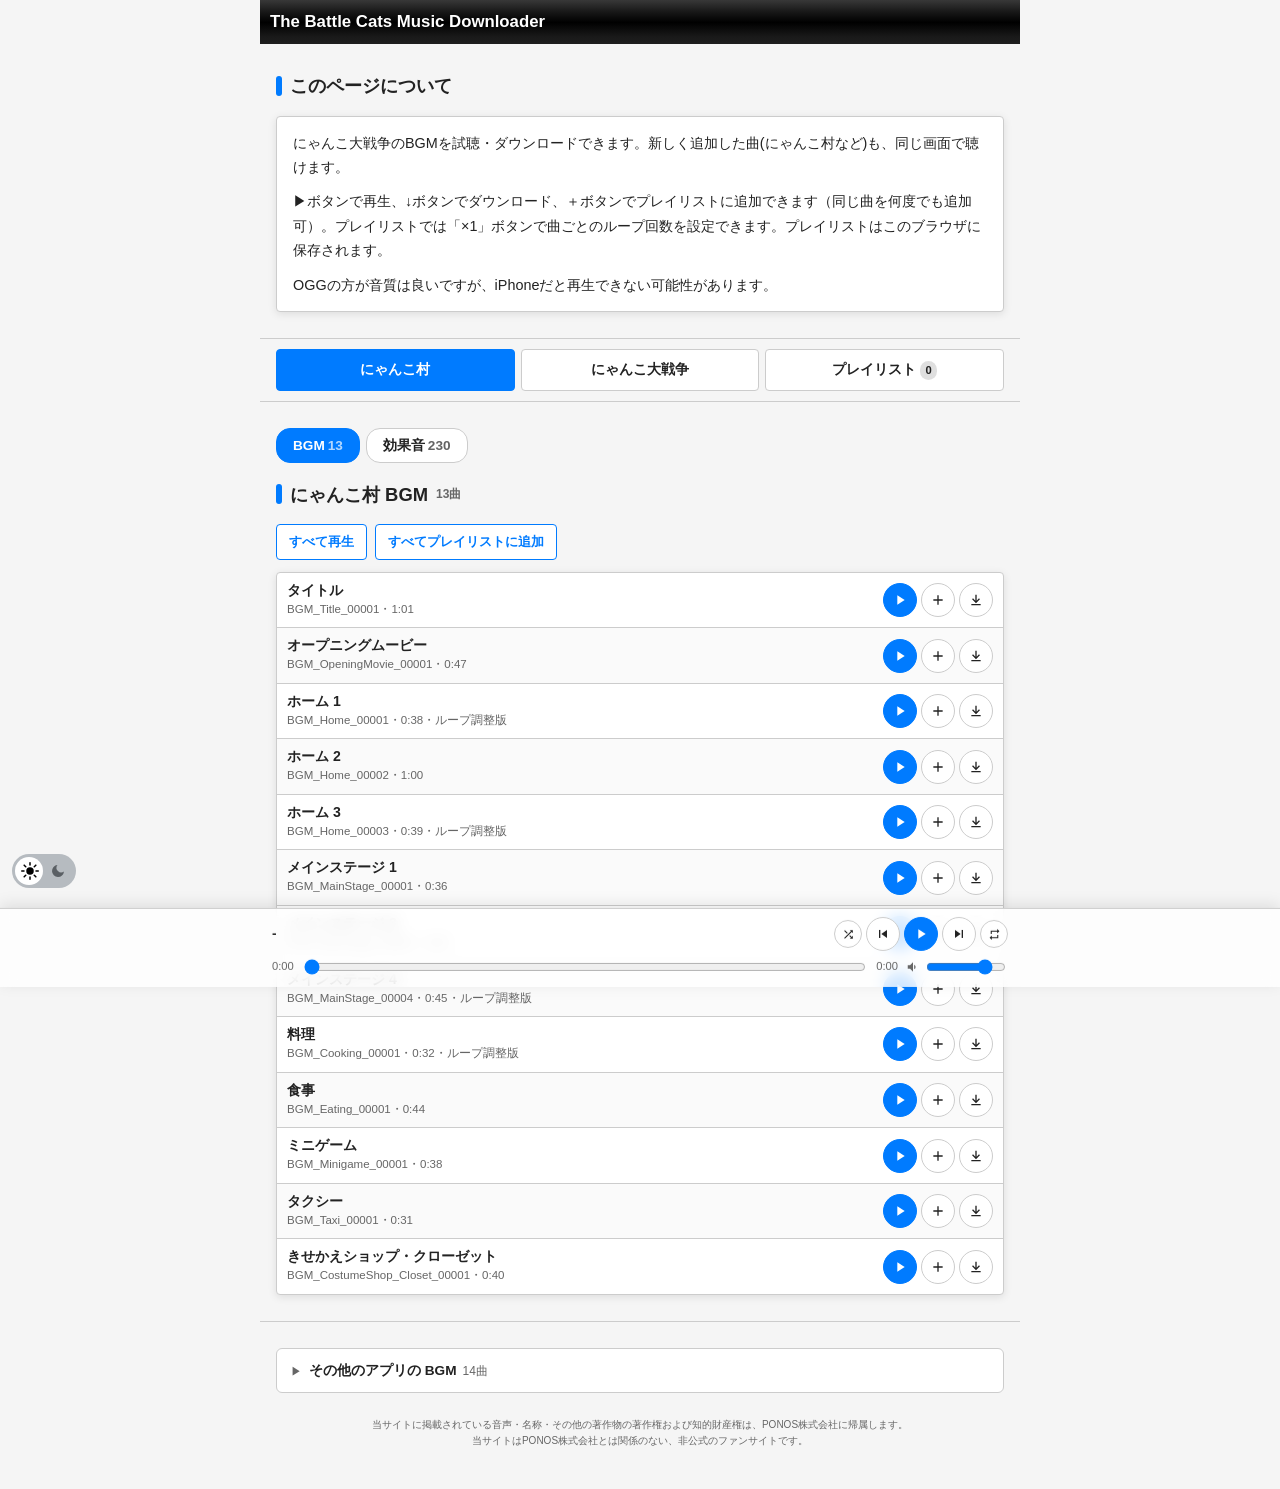
==== index.html @ 1b3a2876 "test" ====
<!DOCTYPE html>
<html lang="ja">
<head>
<meta charset="UTF-8">
<meta name="viewport" content="width=device-width, initial-scale=1.0">
<title>BC Music Downloader</title>
<meta name="description" content="にゃんこ大戦争内の全ての音源を試聴、ダウンロードできます。">
<link rel="stylesheet" href="common.css">
<link rel="icon" type="image/x-icon" href="images/favicon.ico">
<meta property="og:title" content="BC Music Downloader">
<meta property="og:description" content="にゃんこ大戦争内の全ての音源を試聴、ダウンロードできます。">
<meta property="og:image" content="https://bc-music.vercel.app/images/preview.png">
<meta property="og:type" content="website">
<meta property="og:url" content="https://bc-music.vercel.app/">
<meta name="twitter:card" content="summary_large_image">
<meta name="twitter:title" content="BC Music Downloader">
<meta name="twitter:description" content="にゃんこ大戦争内の全ての音源を試聴、ダウンロードできます。">
<meta name="twitter:image" content="https://bc-music.vercel.app/images/preview.png">
</head>
<body>
<main>

  <header class="hero">
    <h1>The Battle Cats Music Downloader</h1>
  </header>

  <section>
    <h2 class="sec-title"><span class="bar"></span>このページについて</h2>
    <div class="lead-box">
      <p>にゃんこ大戦争のBGMを試聴・ダウンロードできます。新しく追加した曲(にゃんこ村など)も、同じ画面で聴けます。</p>
      <p>▶ボタンで再生、↓ボタンでダウンロード、＋ボタンでプレイリストに追加できます（同じ曲を何度でも追加可）。プレイリストでは「×1」ボタンで曲ごとのループ回数を設定できます。プレイリストはこのブラウザに保存されます。</p>
      <p>OGGの方が音質は良いですが、iPhoneだと再生できない可能性があります。</p>
    </div>
  </section>

  <div class="tab-row" role="tablist">
    <button class="tab-btn" data-tab="mura" role="tab" hidden>にゃんこ村</button>
    <button class="tab-btn active" data-tab="bc" role="tab">にゃんこ大戦争</button>
    <button class="tab-btn" data-tab="playlist" role="tab">プレイリスト<span class="badge" id="pl-badge">0</span></button>
  </div>

  <section class="tab-panel" id="panel-mura" hidden>
    <div class="chip-row kind-row" id="mura-kinds"></div>
    <div id="mura-bgm">
      <h2 class="sec-title"><span class="bar"></span>にゃんこ村 BGM<span class="count" id="bgm-count"></span></h2>
      <div class="toolbar">
        <button class="text-btn" id="bgm-play-all">すべて再生</button>
        <button class="text-btn" id="bgm-add-all">すべてプレイリストに追加</button>
      </div>
      <ul class="track-list" id="bgm-list"></ul>
    </div>
    <div id="mura-se" hidden>
      <h2 class="sec-title"><span class="bar"></span>にゃんこ村 効果音<span class="count" id="se-count"></span></h2>
      <select class="cat-select" id="se-cat" aria-label="種類で絞り込み"></select>
      <div class="toolbar">
        <input type="search" class="search-input" id="se-search" placeholder="ファイル名で検索（例: Assist, 00001）">
      </div>
      <ul class="track-list" id="se-list"></ul>
    </div>
  </section>

  <section class="tab-panel" id="panel-bc">
    <div class="chip-row kind-row" id="bc-fmts"></div>
    <div class="chip-row kind-row" id="bc-kinds"></div>
    <h2 class="sec-title"><span class="bar"></span><span id="bc-heading">にゃんこ大戦争</span><span class="count" id="bc-count"></span></h2>
    <select class="cat-select" id="bc-cat" aria-label="種類で絞り込み" hidden></select>
    <div class="toolbar">
      <input type="search" class="search-input" id="bc-search" placeholder="曲名・番号で検索（例: 西表島, 004）">
      <button class="text-btn" id="bc-play-all">表示中の曲をすべて再生</button>
    </div>
    <ul class="track-list" id="bc-list"></ul>
  </section>

  <section class="tab-panel" id="panel-playlist" hidden>
    <div class="shared-box" id="shared-box" hidden>
      <h2 class="sec-title"><span class="bar"></span>共有されたプレイリスト<span class="count" id="shared-count"></span></h2>
      <div class="toolbar">
        <button class="text-btn" id="shared-play">再生</button>
        <button class="text-btn" id="shared-append">自分のプレイリストに追加</button>
        <button class="text-btn" id="shared-replace">自分のプレイリストと置き換え</button>
        <button class="text-btn danger" id="shared-close">閉じる</button>
      </div>
      <ul class="track-list" id="shared-list"></ul>
    </div>

    <h2 class="sec-title"><span class="bar"></span>プレイリスト<span class="count" id="pl-count"></span></h2>
    <div class="toolbar">
      <button class="text-btn" id="pl-play">最初から再生</button>
      <button class="text-btn" id="pl-shuffle-play">シャッフル再生</button>
      <button class="text-btn" id="pl-share">共有URLをコピー</button>
      <button class="text-btn danger" id="pl-clear">すべて削除</button>
    </div>
    <ul class="track-list" id="pl-list"></ul>
    <div class="empty-box" id="pl-empty">プレイリストは空です。<br>各曲の ＋ ボタンで追加できます。</div>

    <div class="save-row">
      <input type="text" class="search-input" id="save-name" placeholder="プレイリスト名を入力..." autocomplete="off">
      <button class="text-btn" id="save-btn">名前を付けて保存</button>
    </div>
    <div id="saved-box"></div>
  </section>

  <details class="other-box" id="other-box" hidden>
    <summary>その他のアプリの BGM<span class="n" id="other-count"></span></summary>
    <div class="other-body">
      <p class="sub-note">にゃんこ大泥棒・にゃんこ新日本・にゃんこクエスト・ネコホッピングのBGMです。</p>
      <div class="toolbar">
        <button class="text-btn" id="other-play-all">すべて再生</button>
        <button class="text-btn" id="other-add-all">すべてプレイリストに追加</button>
      </div>
      <ul class="track-list" id="other-list"></ul>
    </div>
  </details>

  <div class="footer-text">
    当サイトに掲載されている音声・名称・その他の著作物の著作権および知的財産権は、PONOS株式会社に帰属します。<br>
    当サイトはPONOS株式会社とは関係のない、非公式のファンサイトです。
  </div>

</main>

<div id="player" aria-label="プレイヤー">
  <div class="player-inner">
    <div class="player-top">
      <div class="player-now">
        <div class="player-title" id="pp-title">-</div>
        <div class="player-source" id="pp-source"></div>
      </div>
      <div class="player-controls">
        <button class="icon-btn small" id="pp-shuffle" title="シャッフル" aria-label="シャッフル"><svg viewBox="0 0 24 24"><path d="M10.6 9.2 5.4 4 4 5.4l5.2 5.2 1.4-1.4zM14.5 4l2 2L4 18.6 5.4 20 18 7.5l2 2V4h-5.5zm.3 9.4-1.4 1.4 3.1 3.1-2 2.1H20v-5.5l-2 2-3.2-3.1z"/></svg></button>
        <button class="icon-btn" id="pp-prev" title="前へ" aria-label="前へ"><svg viewBox="0 0 24 24"><path d="M6 6h2v12H6zm3.5 6 8.5 6V6z"/></svg></button>
        <button class="icon-btn play" id="pp-toggle" title="再生/一時停止" aria-label="再生/一時停止"><svg viewBox="0 0 24 24"><path d="M8 5v14l11-7z"/></svg></button>
        <button class="icon-btn" id="pp-next" title="次へ" aria-label="次へ"><svg viewBox="0 0 24 24"><path d="M6 18l8.5-6L6 6v12zM16 6v12h2V6h-2z"/></svg></button>
        <button class="icon-btn small" id="pp-repeat" title="リピート" aria-label="リピート"><svg viewBox="0 0 24 24"><path d="M7 7h10v3l4-4-4-4v3H5v6h2V7zm10 10H7v-3l-4 4 4 4v-3h12v-6h-2v4z"/></svg></button>
      </div>
    </div>
    <div class="player-seek">
      <span id="pp-cur">0:00</span>
      <input type="range" id="pp-seek" min="0" max="1000" value="0" aria-label="再生位置">
      <span id="pp-dur">0:00</span>
      <div class="volume-wrap">
        <svg viewBox="0 0 24 24" width="14" height="14" fill="currentColor"><path d="M3 9v6h4l5 5V4L7 9H3zm13.5 3A4.5 4.5 0 0 0 14 8v8a4.5 4.5 0 0 0 2.5-4z"/></svg>
        <input type="range" id="pp-vol" min="0" max="100" value="80" aria-label="音量">
      </div>
    </div>
  </div>
</div>

<div id="toast"></div>

<div id="fixed-bottom-left">
  <div id="dark-toggle" onclick="toggleDark()" title="ダークモード切替" role="button" tabindex="0" aria-label="ダークモード切替">
    <div id="toggle-track">
      <div id="toggle-thumb"></div>
      <div class="icon-container sun-container">
        <svg viewBox="0 0 24 24" width="18" height="18"><circle cx="12" cy="12" r="5" fill="currentColor"/><g stroke="currentColor" stroke-width="2" stroke-linecap="round"><line x1="12" y1="1" x2="12" y2="4"/><line x1="12" y1="20" x2="12" y2="23"/><line x1="4.22" y1="4.22" x2="6.34" y2="6.34"/><line x1="17.66" y1="17.66" x2="19.78" y2="19.78"/><line x1="1" y1="12" x2="4" y2="12"/><line x1="20" y1="12" x2="23" y2="12"/><line x1="4.22" y1="19.78" x2="6.34" y2="17.66"/><line x1="17.66" y1="6.34" x2="19.78" y2="4.22"/></g></svg>
      </div>
      <div class="icon-container moon-container">
        <svg viewBox="0 0 24 24" width="16" height="16"><path d="M21 12.79A9 9 0 1 1 11.21 3 7 7 0 0 0 21 12.79z" fill="currentColor"/></svg>
      </div>
    </div>
  </div>
</div>

<script>
function toggleDark() {
  document.body.classList.toggle('dark');
  try { localStorage.setItem('darkMode', document.body.classList.contains('dark') ? '1' : '0'); } catch (e) {}
}
(function initDark() {
  var saved = null;
  try { saved = localStorage.getItem('darkMode'); } catch (e) {}
  var dark = saved === null ? window.matchMedia('(prefers-color-scheme: dark)').matches : saved === '1';
  document.body.classList.toggle('dark', dark);
  document.getElementById('dark-toggle').addEventListener('keydown', function (e) {
    if (e.key === 'Enter' || e.key === ' ') { e.preventDefault(); toggleDark(); }
  });
})();
</script>
<script src="js/app.js"></script>
</body>
</html>
---- common.css ----
:root {
  /* 元サイト(common.css)の配色に合わせています */
  --bg: #f5f5f5;
  --bg-img: none;
  --card-bg: #ffffff;
  --text: #222222;
  --sub-text: #666666;
  --border: #cccccc;
  --accent1: #007bff;
  --accent2: #007bff;
  --table-head: #e8e8e8;
  --table-stripe: #fafafa;
  --highlight-bg: #e5f1ff;
  --highlight-border: #007bff;
  --shadow: rgba(0, 0, 0, 0.1);
  --player-bg: rgba(255, 255, 255, 0.8);
  --on-accent: #ffffff;
}

body.dark {
  --bg-img: none;
  --bg: #222222;
  --card-bg: #222222;
  --text: #ffffff;
  --sub-text: #aaaaaa;
  --border: #444444;
  --accent1: #2884ff;
  --accent2: #2884ff;
  --table-head: #444444;
  --table-stripe: #2a2a2a;
  --highlight-bg: #1f3350;
  --highlight-border: #2884ff;
  --shadow: rgba(0, 0, 0, 0.5);
  --player-bg: rgba(30, 30, 30, 0.8);
  --on-accent: #ffffff;
}

* { box-sizing: border-box; }

html, body {
  margin: 0;
  padding: 0;
  -webkit-text-size-adjust: none;
}

body {
  font-family: 'ヒラギノ角ゴ Pro W3', 'Hiragino Kaku Gothic Pro', 'メイリオ', Meiryo, 'ＭＳ Ｐゴシック', sans-serif;
  background: var(--bg) var(--bg-img) repeat;
  background-size: 50px 50px;
  color: var(--text);
  line-height: 1.7;
  transition: background 0.25s, color 0.25s;
}

main {
  max-width: 760px;
  margin: 0 auto;
  min-height: 100vh;
  background: var(--bg);
  padding-bottom: 90px;
}
body.player-open main { padding-bottom: 190px; }

header.hero {
  background: rgb(56,56,56);
  background: linear-gradient(to bottom, rgba(56,56,56,1) 0%, rgba(25,25,25,1) 26%, rgba(0,0,0,1) 51%, rgba(25,25,25,1) 83%, rgba(30,30,30,1) 100%);
  padding: 7px 10px;
}
header.hero h1 {
  font-size: 16.8px;
  line-height: 1.8;
  font-weight: bold;
  color: #fff;
  margin: 0;
}

section {
  padding: 26px 16px;
  border-bottom: 1px solid var(--border);
}

h2.sec-title {
  display: flex;
  align-items: center;
  gap: 8px;
  font-size: 1.15rem;
  font-weight: 900;
  margin: 0 0 14px;
  color: var(--text);
}
h2.sec-title .bar {
  width: 6px;
  height: 1.1em;
  border-radius: 3px;
  background: linear-gradient(180deg, var(--accent1), var(--accent2));
  flex-shrink: 0;
}
h2.sec-title .count {
  font-size: 0.75rem;
  font-weight: bold;
  color: var(--sub-text);
}

h3.sub-title {
  font-size: 0.95rem;
  font-weight: bold;
  color: var(--accent2);
  margin: 20px 0 8px;
}

p { margin: 0 0 10px; font-size: 0.9rem; }
p:last-child { margin-bottom: 0; }

.lead-box {
  background: var(--card-bg);
  border: 1px solid var(--border);
  border-radius: 4px;
  padding: 14px 16px;
  box-shadow: 0 2px 8px var(--shadow);
  font-size: 0.88rem;
}

.tab-row {
  display: flex;
  gap: 6px;
  position: sticky;
  top: 0;
  z-index: 50;
  background: var(--bg);
  padding: 10px 16px;
  border-bottom: 1px solid var(--border);
}
.tab-btn {
  flex: 1;
  font: inherit;
  font-size: 0.85rem;
  font-weight: bold;
  padding: 8px 4px;
  border: 1px solid var(--border);
  border-radius: 4px;
  background: var(--card-bg);
  color: var(--text);
  cursor: pointer;
}
.tab-btn.active {
  background: var(--accent2);
  border-color: var(--accent2);
  color: #fff;
}
body.dark .tab-btn.active { color: var(--on-accent); }
.tab-btn .badge {
  display: inline-block;
  min-width: 1.5em;
  margin-left: 4px;
  padding: 0 5px;
  border-radius: 10px;
  font-size: 0.7rem;
  background: rgba(127,127,127,0.25);
}
.tab-panel[hidden] { display: none; }

.other-box {
  margin: 26px 16px 0;
  border: 1px solid var(--border);
  border-radius: 6px;
  background: var(--card-bg);
}
.other-box[hidden] { display: none; }
.other-box > summary {
  list-style: none;
  cursor: pointer;
  padding: 10px 14px;
  font-size: 0.85rem;
  font-weight: bold;
}
.other-box > summary::-webkit-details-marker { display: none; }
.other-box > summary::before {
  content: '▶';
  display: inline-block;
  margin-right: 8px;
  font-size: 0.65rem;
  color: var(--sub-text);
  transition: transform 0.2s;
}
.other-box[open] > summary::before { transform: rotate(90deg); }
.other-box > summary .n { font-weight: normal; font-size: 0.75rem; color: var(--sub-text); margin-left: 6px; }
.other-body { padding: 0 12px 12px; }
.sub-note { font-size: 0.75rem; color: var(--sub-text); margin: 0 0 10px; }
.track-group {
  padding: 6px 10px;
  font-size: 0.75rem;
  font-weight: bold;
  color: var(--sub-text);
  background: var(--table-head);
  border-bottom: 1px solid var(--border);
}
.track-group .n { font-weight: normal; margin-left: 6px; }

.toolbar {
  display: flex;
  flex-wrap: wrap;
  gap: 8px;
  margin: 0 0 12px;
}
.search-input {
  flex: 1 1 200px;
  font: inherit;
  font-size: 0.88rem;
  padding: 7px 10px;
  border: 1px solid var(--border);
  border-radius: 4px;
  background: var(--card-bg);
  color: var(--text);
}
.text-btn {
  font: inherit;
  font-size: 0.8rem;
  font-weight: bold;
  padding: 6px 12px;
  border: 1px solid var(--accent2);
  border-radius: 4px;
  background: var(--card-bg);
  color: var(--accent2);
  cursor: pointer;
  white-space: nowrap;
}
.text-btn:hover { background: var(--table-stripe); }
.text-btn.danger { border-color: #c0392b; color: #c0392b; }
body.dark .text-btn.danger { border-color: #ff7b6b; color: #ff7b6b; }

.chip-row {
  display: flex;
  flex-wrap: wrap;
  gap: 6px;
  margin: 0 0 14px;
}
.chip {
  font: inherit;
  font-size: 0.75rem;
  padding: 3px 10px;
  border: 1px solid var(--border);
  border-radius: 14px;
  background: var(--card-bg);
  color: var(--text);
  cursor: pointer;
}
.chip.active {
  border-color: var(--accent2);
  background: var(--accent2);
  color: #fff;
}
body.dark .chip.active { color: var(--on-accent); }
.chip .n { color: inherit; opacity: 0.7; margin-left: 3px; }

.cat-select {
  display: block;
  width: 100%;
  max-width: 360px;
  margin: 0 0 14px;
  font: inherit;
  font-size: 0.88rem;
  padding: 7px 32px 7px 12px;
  border: 1px solid var(--border);
  border-radius: 8px;
  background: var(--card-bg) url("data:image/svg+xml,%3Csvg xmlns='http://www.w3.org/2000/svg' width='12' height='12' viewBox='0 0 12 12'%3E%3Cpath d='M3 4.5l3 3 3-3' fill='none' stroke='%23888' stroke-width='1.6' stroke-linecap='round' stroke-linejoin='round'/%3E%3C/svg%3E") no-repeat right 12px center;
  color: var(--text);
  -webkit-appearance: none;
  appearance: none;
  cursor: pointer;
}

.track-list {
  list-style: none;
  margin: 0;
  padding: 0;
  background: var(--card-bg);
  border: 1px solid var(--border);
  border-radius: 4px;
  box-shadow: 0 2px 8px var(--shadow);
  overflow: hidden;
}
.track {
  display: flex;
  align-items: center;
  gap: 10px;
  padding: 8px 10px;
  border-bottom: 1px solid var(--border);
}
.track:last-child { border-bottom: none; }
.track:nth-child(even) { background: var(--table-stripe); }
.track.playing {
  background: var(--highlight-bg);
  box-shadow: inset 4px 0 0 var(--highlight-border);
}
.track-info { flex: 1; min-width: 0; }
.track-title {
  font-size: 0.88rem;
  font-weight: bold;
  line-height: 1.35;
  overflow-wrap: anywhere;
}
.track-sub {
  font-size: 0.72rem;
  color: var(--sub-text);
  overflow: hidden;
  text-overflow: ellipsis;
  white-space: nowrap;
}
.track-actions { display: flex; gap: 4px; flex-shrink: 0; }

.icon-btn {
  width: 34px;
  height: 34px;
  display: inline-flex;
  align-items: center;
  justify-content: center;
  border: 1px solid var(--border);
  border-radius: 50%;
  background: var(--card-bg);
  color: var(--text);
  cursor: pointer;
  padding: 0;
  text-decoration: none;
  flex-shrink: 0;
}
.icon-btn:hover { border-color: var(--accent2); color: var(--accent2); }
.icon-btn svg { width: 16px; height: 16px; fill: currentColor; }
.icon-btn.play {
  background: var(--accent2);
  border-color: var(--accent2);
  color: #fff;
}
body.dark .icon-btn.play { color: var(--on-accent); }
.icon-btn.play:hover { opacity: 0.85; color: #fff; }
body.dark .icon-btn.play:hover { color: var(--on-accent); }
.icon-btn.added { border-color: var(--accent2); color: var(--accent2); }
.icon-btn:disabled { opacity: 0.35; cursor: default; }
.add-btn { position: relative; }
.add-count {
  position: absolute;
  right: -4px;
  top: -5px;
  min-width: 16px;
  height: 16px;
  padding: 0 4px;
  border-radius: 8px;
  background: var(--accent2);
  color: #fff;
  font-size: 10px;
  font-weight: 900;
  line-height: 16px;
  text-align: center;
}
body.dark .add-count { color: var(--on-accent); }
.loop-btn {
  min-width: 40px;
  height: 28px;
  padding: 0 8px;
  border: 1px solid var(--border);
  border-radius: 14px;
  background: var(--card-bg);
  color: var(--sub-text);
  font: inherit;
  font-size: 0.75rem;
  font-weight: 900;
  cursor: pointer;
  align-self: center;
  flex-shrink: 0;
}
.loop-btn:hover { border-color: var(--accent2); color: var(--accent2); }
.loop-btn.on {
  border-color: var(--accent2);
  background: var(--accent2);
  color: #fff;
}
body.dark .loop-btn.on { color: var(--on-accent); }
.icon-btn.small { width: 28px; height: 28px; }
.icon-btn.small svg { width: 13px; height: 13px; }

.shared-box {
  margin: 0 0 26px;
  padding: 14px 12px 12px;
  background: var(--highlight-bg);
  border: 1px solid var(--highlight-border);
  border-radius: 4px;
}
.shared-box .sec-title { margin-bottom: 10px; }

.empty-box {
  text-align: center;
  font-size: 0.85rem;
  color: var(--sub-text);
  padding: 30px 16px;
  background: var(--card-bg);
  border: 1px dashed var(--border);
  border-radius: 4px;
}

#player {
  position: fixed;
  left: 0;
  right: 0;
  bottom: 0;
  z-index: 950;
  background: var(--player-bg);
  -webkit-backdrop-filter: blur(8px);
  backdrop-filter: blur(8px);
  border-top: 1px solid var(--border);
  box-shadow: 0 -3px 15px var(--shadow);
  transform: translateY(110%);
  transition: transform 0.25s ease;
}
body.player-open #player { transform: translateY(0); }
.player-inner {
  max-width: 760px;
  margin: 0 auto;
  padding: 8px 12px 10px;
}
.player-top {
  display: flex;
  align-items: center;
  gap: 8px;
}
.player-now { flex: 1; min-width: 0; }
.player-title {
  font-size: 0.85rem;
  font-weight: bold;
  line-height: 1.35;
  overflow: hidden;
  display: -webkit-box;
  -webkit-line-clamp: 2;
  -webkit-box-orient: vertical;
  overflow-wrap: anywhere;
}
.player-source { font-size: 0.7rem; color: var(--sub-text); }
.player-controls { display: flex; align-items: center; gap: 4px; }
.player-controls .icon-btn.mode-on {
  border-color: var(--accent2);
  color: var(--accent2);
  position: relative;
}
.repeat-one-mark {
  position: absolute;
  right: -2px;
  top: -4px;
  font-size: 9px;
  font-weight: 900;
  background: var(--accent2);
  color: #fff;
  border-radius: 6px;
  padding: 0 3px;
  line-height: 13px;
}
.player-seek {
  display: flex;
  align-items: center;
  gap: 8px;
  margin-top: 6px;
  font-size: 0.7rem;
  color: var(--sub-text);
  font-variant-numeric: tabular-nums;
}
.player-seek input[type=range] { flex: 1; accent-color: var(--accent2); }
.volume-wrap { display: flex; align-items: center; gap: 4px; }
.volume-wrap input { width: 80px; accent-color: var(--accent2); }

.credit {
  font-size: 0.75rem;
  color: var(--sub-text);
  margin: 12px 0 0;
}
.credit a { color: var(--accent2); }
.kind-row { margin-bottom: 16px; }
.kind-row .chip { font-size: 0.85rem; font-weight: bold; padding: 5px 16px; }

.footer-text {
  font-size: 10px;
  color: var(--sub-text);
  text-align: center;
  margin: 24px 16px 0;
  line-height: 1.6;
}


#toast {
  position: fixed;
  left: 50%;
  bottom: 120px;
  transform: translateX(-50%);
  background: rgba(0,0,0,0.8);
  color: #fff;
  font-size: 0.8rem;
  padding: 6px 14px;
  border-radius: 16px;
  white-space: nowrap;
  z-index: 1000;
  opacity: 0;
  pointer-events: none;
  transition: opacity 0.2s;
}
#toast.show { opacity: 1; }
#toast.show.has-action { pointer-events: auto; }
#toast .toast-action {
  font: inherit;
  font-weight: bold;
  margin: -6px -10px -6px 10px;
  padding: 6px 12px;
  border: none;
  border-left: 1px solid rgba(255,255,255,0.3);
  background: none;
  color: #8cc8ff;
  cursor: pointer;
}

#fixed-bottom-left {
  position: fixed;
  bottom: 12px;
  left: 12px;
  display: flex;
  flex-direction: column;
  align-items: flex-start;
  gap: 8px;
  z-index: 900;
  transition: bottom 0.25s ease;
}
body.player-open #fixed-bottom-left { bottom: 110px; }
#dark-toggle { display: inline-flex; cursor: pointer; user-select: none; }
#toggle-track {
  position: relative;
  width: 64px;
  height: 34px;
  background: #b6bbc0;
  border-radius: 17px;
  display: flex;
  align-items: center;
  justify-content: space-between;
  padding: 0 4px;
  box-sizing: border-box;
  transition: background 0.3s ease;
}
#toggle-thumb {
  position: absolute;
  top: 3px;
  left: 3px;
  width: 28px;
  height: 28px;
  background: #ffffff;
  border-radius: 50%;
  transition: transform 0.3s cubic-bezier(0.4,0.0,0.2,1), background 0.3s ease;
  z-index: 1;
}
.icon-container { width: 28px; height: 28px; display: flex; align-items: center; justify-content: center; z-index: 2; transition: color 0.3s ease; }
.sun-container { color: #000; }
.moon-container { color: #5a5f64; }
body.dark #toggle-track { background: #3a3d42; }
body.dark #toggle-thumb { transform: translateX(30px); background: #2a2c30; }
body.dark .sun-container { color: #8e9499; }
body.dark .moon-container { color: #ffffff; }

@media (max-width: 480px) {
  section { padding: 20px 12px; }
  .tab-row { padding: 8px 12px; }
  .volume-wrap { display: none; }
  .track { gap: 8px; padding: 8px; }
  .tab-btn { font-size: 0.8rem; padding: 8px 2px; }
  .track[data-src="pl"] { flex-wrap: wrap; row-gap: 4px; }
  .track[data-src="pl"] .track-info { flex: 1 1 100%; }
  .track[data-src="pl"] .track-actions { width: 100%; justify-content: flex-end; }
  .icon-btn { width: 32px; height: 32px; }
}

/* ===== このサイト用の追加 (参考ページに無い部品) ===== */
a.tab-btn { display: block; text-align: center; text-decoration: none; }
.tab-btn.active { pointer-events: none; }
body { padding-bottom: 0; }
main { padding-bottom: 40px; }
.icon-btn { text-decoration: none; }
.player-controls .icon-btn.mode-on { border-color: var(--accent2); color: var(--accent2); position: relative; }
.search-input { width: 100%; }
.track-title { word-break: break-word; }
.tab-row { max-width: 760px; margin: 0 auto; }

.list-note { font-size: 0.75rem; color: var(--sub-text); margin: 0 0 8px; }

.save-row { display: flex; gap: 8px; margin: 18px 0 0; }
.save-row .search-input { flex: 1 1 auto; }
.saved-playlists { margin: 14px 0 0; }
.saved-playlists h3 { font-size: 0.95rem; margin: 0 0 8px; color: var(--accent2); }
.saved-playlist-item {
  display: flex;
  align-items: center;
  gap: 8px;
  padding: 8px 10px;
  margin-bottom: 6px;
  background: var(--card-bg);
  border: 1px solid var(--border);
  border-radius: 4px;
}
.saved-playlist-name { flex: 1; min-width: 0; font-size: 0.88rem; overflow-wrap: anywhere; }
.saved-playlist-name small { color: var(--sub-text); }
.saved-playlist-actions { display: flex; gap: 6px; flex-shrink: 0; }

.home-btns { display: flex; flex-direction: column; gap: 10px; }
.home-btns .text-btn { padding: 14px; font-size: 1rem; text-align: center; text-decoration: none; }

@media (max-width: 480px) {
  .track.pl { flex-wrap: wrap; row-gap: 4px; }
  .track.pl .track-info { flex: 1 1 100%; }
  .track.pl .track-actions { width: 100%; justify-content: flex-end; }
  .saved-playlist-item { flex-wrap: wrap; }
  .saved-playlist-actions { width: 100%; justify-content: flex-end; }
}


.cat-select[hidden], .chip-row[hidden] { display: none; }
.tab-btn[hidden] { display: none; }
.tab-btn.active { pointer-events: auto; }
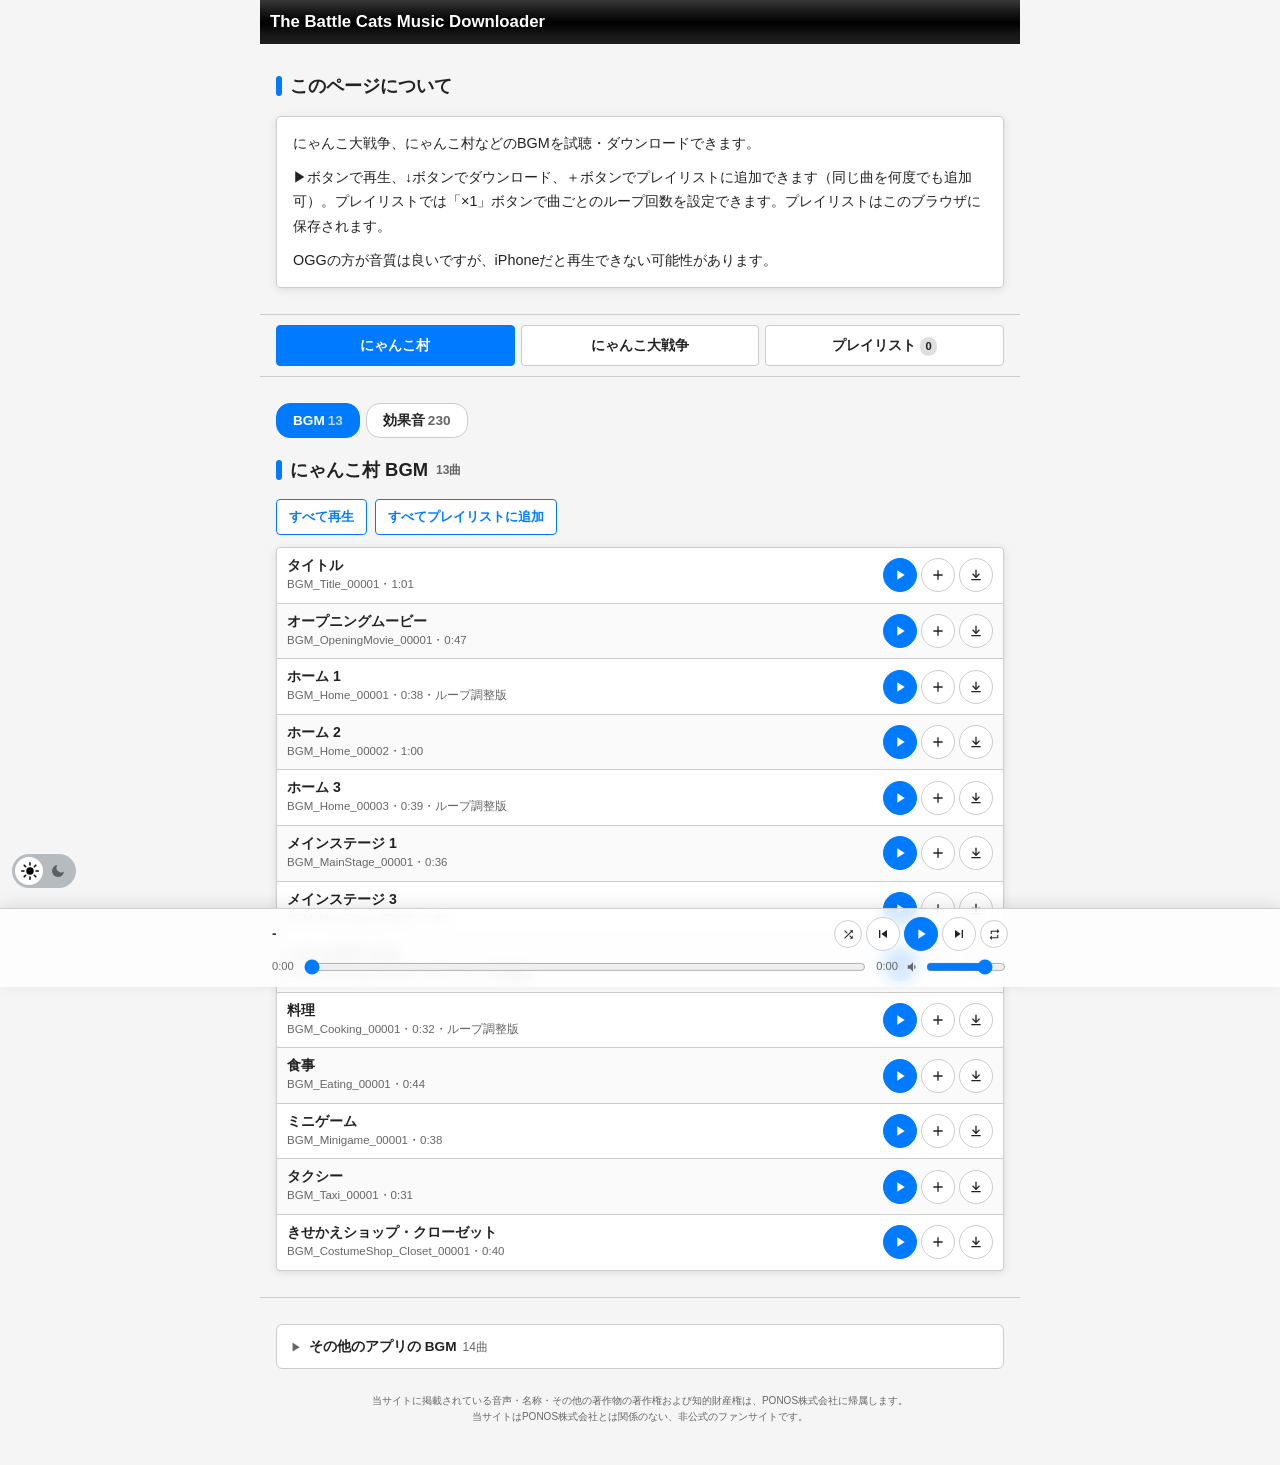
==== commit 815c6805: "Update index.html" ====
--- a/index.html
+++ b/index.html
@@ -4,18 +4,18 @@
 <meta charset="UTF-8">
 <meta name="viewport" content="width=device-width, initial-scale=1.0">
 <title>BC Music Downloader</title>
-<meta name="description" content="にゃんこ大戦争内の全ての音源を試聴、ダウンロードできます。">
+<meta name="description" content="にゃんこ大戦争関連の全ての音源を試聴、ダウンロードできます。">
 <link rel="stylesheet" href="common.css">
 <link rel="icon" type="image/x-icon" href="images/favicon.ico">
 <meta property="og:title" content="BC Music Downloader">
-<meta property="og:description" content="にゃんこ大戦争内の全ての音源を試聴、ダウンロードできます。">
-<meta property="og:image" content="https://bc-music.vercel.app/images/preview.png">
+<meta property="og:description" content="にゃんこ大戦争関連の全ての音源を試聴、ダウンロードできます。">
+<meta property="og:image" content="https://bmusic-test.vercel.app/images/preview.png">
 <meta property="og:type" content="website">
-<meta property="og:url" content="https://bc-music.vercel.app/">
+<meta property="og:url" content="https://bmusic-test.vercel.app/">
 <meta name="twitter:card" content="summary_large_image">
 <meta name="twitter:title" content="BC Music Downloader">
-<meta name="twitter:description" content="にゃんこ大戦争内の全ての音源を試聴、ダウンロードできます。">
-<meta name="twitter:image" content="https://bc-music.vercel.app/images/preview.png">
+<meta name="twitter:description" content="にゃんこ大戦争関連の全ての音源を試聴、ダウンロードできます。">
+<meta name="twitter:image" content="https://bmusic-test.vercel.app/images/preview.png">
 </head>
 <body>
 <main>
@@ -27,7 +27,7 @@
   <section>
     <h2 class="sec-title"><span class="bar"></span>このページについて</h2>
     <div class="lead-box">
-      <p>にゃんこ大戦争のBGMを試聴・ダウンロードできます。新しく追加した曲(にゃんこ村など)も、同じ画面で聴けます。</p>
+      <p>にゃんこ大戦争、にゃんこ村などのBGMを試聴・ダウンロードできます。</p>
       <p>▶ボタンで再生、↓ボタンでダウンロード、＋ボタンでプレイリストに追加できます（同じ曲を何度でも追加可）。プレイリストでは「×1」ボタンで曲ごとのループ回数を設定できます。プレイリストはこのブラウザに保存されます。</p>
       <p>OGGの方が音質は良いですが、iPhoneだと再生できない可能性があります。</p>
     </div>
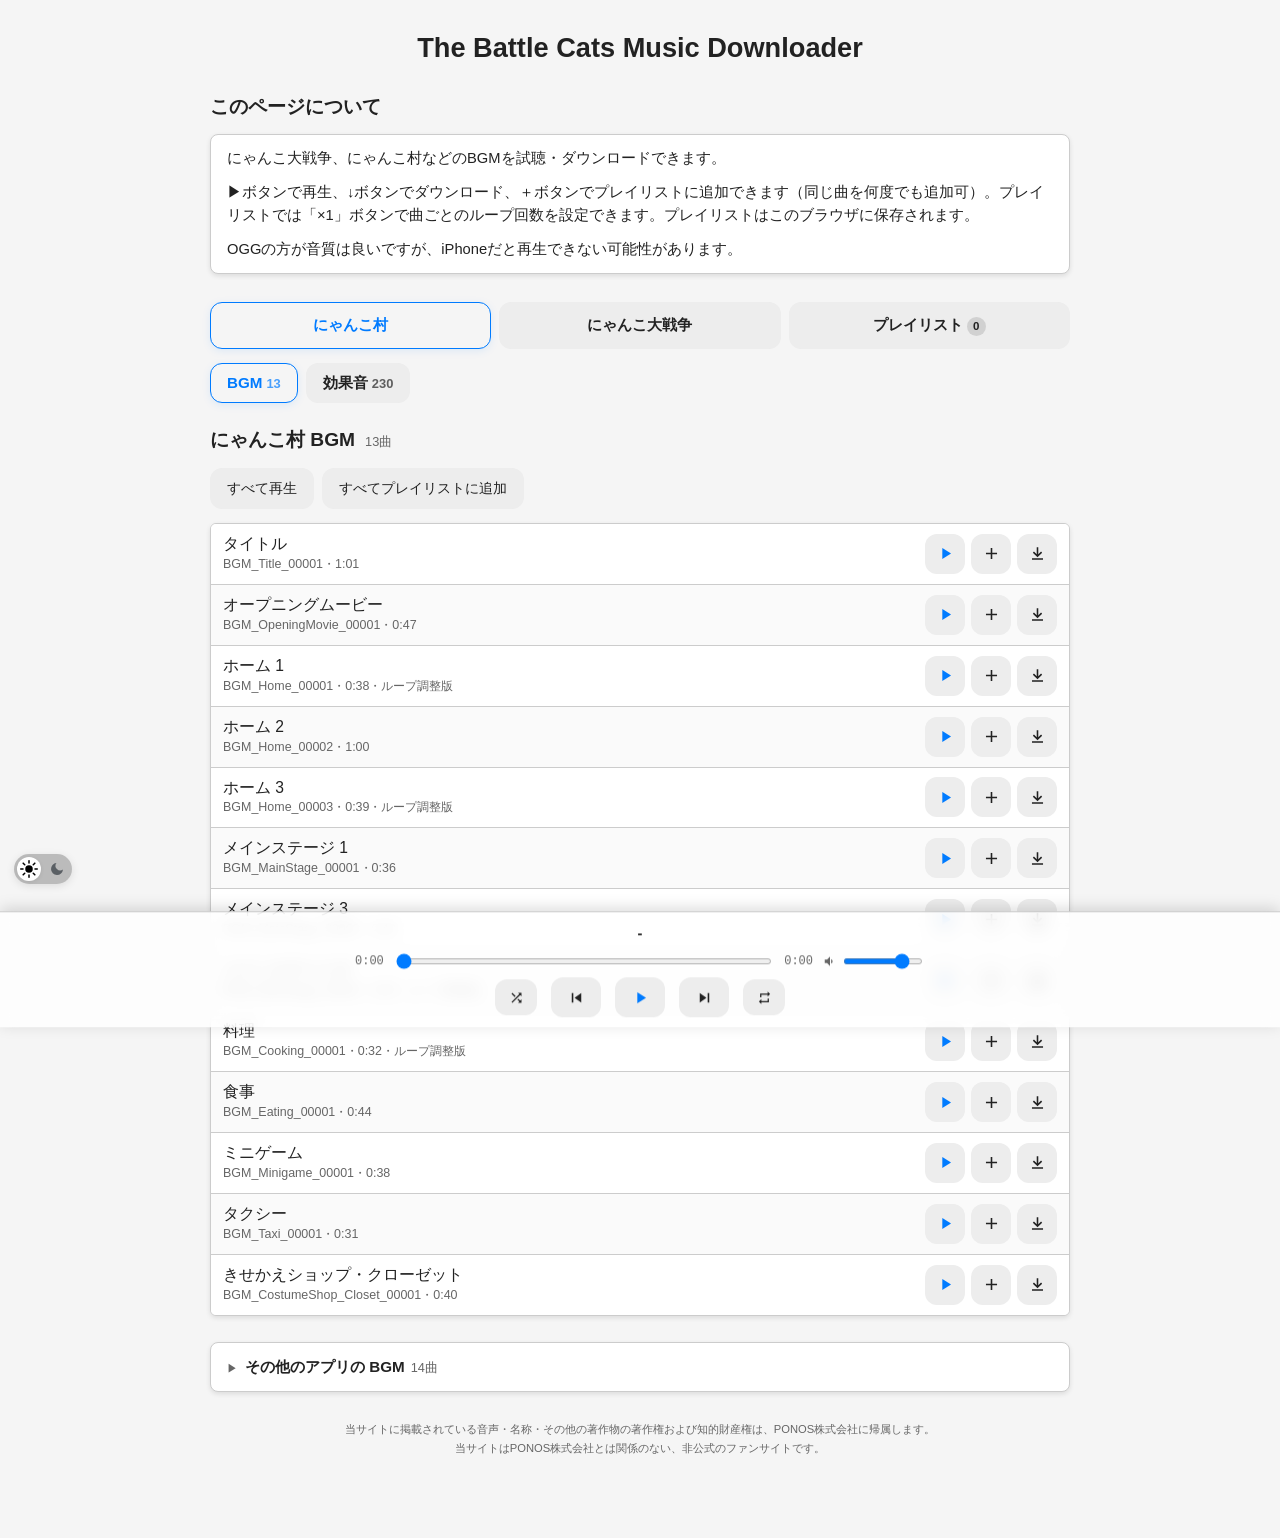
==== commit 45a6ed2c: "update" ====
--- a/index.html
+++ b/index.html
@@ -4,18 +4,19 @@
 <meta charset="UTF-8">
 <meta name="viewport" content="width=device-width, initial-scale=1.0">
 <title>BC Music Downloader</title>
-<meta name="description" content="にゃんこ大戦争関連の全ての音源を試聴、ダウンロードできます。">
+<meta name="description" content="にゃんこ大戦争内の全ての音源を試聴、ダウンロードできます。">
 <link rel="stylesheet" href="common.css">
 <link rel="icon" type="image/x-icon" href="images/favicon.ico">
+<link rel="apple-touch-icon" href="images/apple-touch-icon.png">
 <meta property="og:title" content="BC Music Downloader">
-<meta property="og:description" content="にゃんこ大戦争関連の全ての音源を試聴、ダウンロードできます。">
-<meta property="og:image" content="https://bmusic-test.vercel.app/images/preview.png">
+<meta property="og:description" content="にゃんこ大戦争内の全ての音源を試聴、ダウンロードできます。">
+<meta property="og:image" content="https://bc-music.vercel.app/images/preview.png">
 <meta property="og:type" content="website">
-<meta property="og:url" content="https://bmusic-test.vercel.app/">
+<meta property="og:url" content="https://bc-music.vercel.app/">
 <meta name="twitter:card" content="summary_large_image">
 <meta name="twitter:title" content="BC Music Downloader">
-<meta name="twitter:description" content="にゃんこ大戦争関連の全ての音源を試聴、ダウンロードできます。">
-<meta name="twitter:image" content="https://bmusic-test.vercel.app/images/preview.png">
+<meta name="twitter:description" content="にゃんこ大戦争内の全ての音源を試聴、ダウンロードできます。">
+<meta name="twitter:image" content="https://bc-music.vercel.app/images/preview.png">
 </head>
 <body>
 <main>
@@ -121,18 +122,9 @@
 
 <div id="player" aria-label="プレイヤー">
   <div class="player-inner">
-    <div class="player-top">
-      <div class="player-now">
-        <div class="player-title" id="pp-title">-</div>
-        <div class="player-source" id="pp-source"></div>
-      </div>
-      <div class="player-controls">
-        <button class="icon-btn small" id="pp-shuffle" title="シャッフル" aria-label="シャッフル"><svg viewBox="0 0 24 24"><path d="M10.6 9.2 5.4 4 4 5.4l5.2 5.2 1.4-1.4zM14.5 4l2 2L4 18.6 5.4 20 18 7.5l2 2V4h-5.5zm.3 9.4-1.4 1.4 3.1 3.1-2 2.1H20v-5.5l-2 2-3.2-3.1z"/></svg></button>
-        <button class="icon-btn" id="pp-prev" title="前へ" aria-label="前へ"><svg viewBox="0 0 24 24"><path d="M6 6h2v12H6zm3.5 6 8.5 6V6z"/></svg></button>
-        <button class="icon-btn play" id="pp-toggle" title="再生/一時停止" aria-label="再生/一時停止"><svg viewBox="0 0 24 24"><path d="M8 5v14l11-7z"/></svg></button>
-        <button class="icon-btn" id="pp-next" title="次へ" aria-label="次へ"><svg viewBox="0 0 24 24"><path d="M6 18l8.5-6L6 6v12zM16 6v12h2V6h-2z"/></svg></button>
-        <button class="icon-btn small" id="pp-repeat" title="リピート" aria-label="リピート"><svg viewBox="0 0 24 24"><path d="M7 7h10v3l4-4-4-4v3H5v6h2V7zm10 10H7v-3l-4 4 4 4v-3h12v-6h-2v4z"/></svg></button>
-      </div>
+    <div class="player-now">
+      <div class="player-title" id="pp-title">-</div>
+      <div class="player-source" id="pp-source"></div>
     </div>
     <div class="player-seek">
       <span id="pp-cur">0:00</span>
@@ -142,6 +134,13 @@
         <svg viewBox="0 0 24 24" width="14" height="14" fill="currentColor"><path d="M3 9v6h4l5 5V4L7 9H3zm13.5 3A4.5 4.5 0 0 0 14 8v8a4.5 4.5 0 0 0 2.5-4z"/></svg>
         <input type="range" id="pp-vol" min="0" max="100" value="80" aria-label="音量">
       </div>
+    </div>
+    <div class="player-controls">
+      <button class="icon-btn small" id="pp-shuffle" title="シャッフル" aria-label="シャッフル"><svg viewBox="0 0 24 24"><path d="M10.6 9.2 5.4 4 4 5.4l5.2 5.2 1.4-1.4zM14.5 4l2 2L4 18.6 5.4 20 18 7.5l2 2V4h-5.5zm.3 9.4-1.4 1.4 3.1 3.1-2 2.1H20v-5.5l-2 2-3.2-3.1z"/></svg></button>
+      <button class="icon-btn" id="pp-prev" title="前へ" aria-label="前へ"><svg viewBox="0 0 24 24"><path d="M6 6h2v12H6zm3.5 6 8.5 6V6z"/></svg></button>
+      <button class="icon-btn play" id="pp-toggle" title="再生/一時停止" aria-label="再生/一時停止"><svg viewBox="0 0 24 24"><path d="M8 5v14l11-7z"/></svg></button>
+      <button class="icon-btn" id="pp-next" title="次へ" aria-label="次へ"><svg viewBox="0 0 24 24"><path d="M6 18l8.5-6L6 6v12zM16 6v12h2V6h-2z"/></svg></button>
+      <button class="icon-btn small" id="pp-repeat" title="リピート" aria-label="リピート"><svg viewBox="0 0 24 24"><path d="M7 7h10v3l4-4-4-4v3H5v6h2V7zm10 10H7v-3l-4 4 4 4v-3h12v-6h-2v4z"/></svg></button>
     </div>
   </div>
 </div>
--- a/common.css
+++ b/common.css
@@ -1,176 +1,328 @@
+/* ==========================================================
+   BC Music Downloader — 元サイトの common.css の見た目に寄せたデザイン
+   色・サイズは下の :root(ライト)と body.dark(ダーク)の変数で変えられます
+   ========================================================== */
 :root {
-  /* 元サイト(common.css)の配色に合わせています */
   --bg: #f5f5f5;
-  --bg-img: none;
   --card-bg: #ffffff;
   --text: #222222;
   --sub-text: #666666;
   --border: #cccccc;
-  --accent1: #007bff;
-  --accent2: #007bff;
   --table-head: #e8e8e8;
   --table-stripe: #fafafa;
+  --accent: #007bff;
+  --btn: #ededed;
+  --btn-hover: #d6d6d6;
+  --btn-text: #222222;
+  --input-bg: #f7f7f7;
+  --input-border: #888888;
+  --input-focus-bg: #ffffff;
+  --input-focus-border: #007bff;
   --highlight-bg: #e5f1ff;
-  --highlight-border: #007bff;
   --shadow: rgba(0, 0, 0, 0.1);
   --player-bg: rgba(255, 255, 255, 0.8);
-  --on-accent: #ffffff;
-}
-
+  --saved-bg: #f9f9f9;
+  --saved-item-bg: #ffffff;
+  --saved-item-border: #cccccc;
+  --danger: #d93025;
+}
 body.dark {
-  --bg-img: none;
   --bg: #222222;
   --card-bg: #222222;
   --text: #ffffff;
   --sub-text: #aaaaaa;
   --border: #444444;
-  --accent1: #2884ff;
-  --accent2: #2884ff;
   --table-head: #444444;
   --table-stripe: #2a2a2a;
+  --accent: #2884ff;
+  --btn: #444444;
+  --btn-hover: #666666;
+  --btn-text: #eeeeee;
+  --input-bg: #222222;
+  --input-border: #2884ff;
+  --input-focus-bg: #222222;
+  --input-focus-border: #82b1ff;
   --highlight-bg: #1f3350;
-  --highlight-border: #2884ff;
   --shadow: rgba(0, 0, 0, 0.5);
   --player-bg: rgba(30, 30, 30, 0.8);
-  --on-accent: #ffffff;
+  --saved-bg: #2a2a2a;
+  --saved-item-bg: #333333;
+  --saved-item-border: #555555;
+  --danger: #ff7b72;
 }
 
 * { box-sizing: border-box; }
 
-html, body {
+body {
   margin: 0;
-  padding: 0;
-  -webkit-text-size-adjust: none;
-}
-
-body {
-  font-family: 'ヒラギノ角ゴ Pro W3', 'Hiragino Kaku Gothic Pro', 'メイリオ', Meiryo, 'ＭＳ Ｐゴシック', sans-serif;
-  background: var(--bg) var(--bg-img) repeat;
-  background-size: 50px 50px;
+  padding: 20px;
+  font-family: sans-serif, -apple-system, "Hiragino Sans", "Noto Sans JP", "Yu Gothic";
+  line-height: 1.6;
+  background: var(--bg);
   color: var(--text);
-  line-height: 1.7;
-  transition: background 0.25s, color 0.25s;
-}
-
+  -webkit-text-size-adjust: 100%;
+  transition: background 0.3s, color 0.3s;
+}
 main {
-  max-width: 760px;
+  max-width: 860px;
   margin: 0 auto;
-  min-height: 100vh;
-  background: var(--bg);
-  padding-bottom: 90px;
-}
-body.player-open main { padding-bottom: 190px; }
-
-header.hero {
-  background: rgb(56,56,56);
-  background: linear-gradient(to bottom, rgba(56,56,56,1) 0%, rgba(25,25,25,1) 26%, rgba(0,0,0,1) 51%, rgba(25,25,25,1) 83%, rgba(30,30,30,1) 100%);
-  padding: 7px 10px;
-}
-header.hero h1 {
-  font-size: 16.8px;
-  line-height: 1.8;
+  padding-bottom: 60px;
+}
+body.player-open main { padding-bottom: 200px; }
+
+header.hero { text-align: center; }
+header.hero h1 { font-size: 1.7rem; margin: 6px 0 18px; }
+
+section { padding: 0 0 18px; }
+
+h2.sec-title {
+  display: flex;
+  align-items: baseline;
+  gap: 10px;
+  flex-wrap: wrap;
+  margin: 22px 0 12px;
+  font-size: 1.2rem;
   font-weight: bold;
-  color: #fff;
-  margin: 0;
-}
-
-section {
-  padding: 26px 16px;
-  border-bottom: 1px solid var(--border);
-}
-
-h2.sec-title {
-  display: flex;
-  align-items: center;
-  gap: 8px;
-  font-size: 1.15rem;
-  font-weight: 900;
-  margin: 0 0 14px;
-  color: var(--text);
-}
-h2.sec-title .bar {
-  width: 6px;
-  height: 1.1em;
-  border-radius: 3px;
-  background: linear-gradient(180deg, var(--accent1), var(--accent2));
-  flex-shrink: 0;
-}
-h2.sec-title .count {
-  font-size: 0.75rem;
-  font-weight: bold;
-  color: var(--sub-text);
-}
-
-h3.sub-title {
-  font-size: 0.95rem;
-  font-weight: bold;
-  color: var(--accent2);
-  margin: 20px 0 8px;
-}
-
-p { margin: 0 0 10px; font-size: 0.9rem; }
+}
+h2.sec-title .bar { display: none; }
+h2.sec-title .count { font-size: 0.8rem; font-weight: normal; color: var(--sub-text); }
+h3.sub-title { font-size: 1rem; margin: 18px 0 8px; }
+
+p { margin: 0 0 10px; font-size: 0.92rem; }
 p:last-child { margin-bottom: 0; }
 
 .lead-box {
+  padding: 12px 16px;
   background: var(--card-bg);
   border: 1px solid var(--border);
-  border-radius: 4px;
-  padding: 14px 16px;
-  box-shadow: 0 2px 8px var(--shadow);
-  font-size: 0.88rem;
-}
-
+  border-radius: 8px;
+  box-shadow: 0 2px 5px var(--shadow);
+  font-size: 0.9rem;
+}
+
+/* ===== タブ・絞り込みボタン (元サイトの .simple-btn / .loop-label の見た目) ===== */
 .tab-row {
   display: flex;
-  gap: 6px;
+  gap: 8px;
   position: sticky;
   top: 0;
   z-index: 50;
+  margin-bottom: 4px;
+  padding: 10px 0;
   background: var(--bg);
-  padding: 10px 16px;
-  border-bottom: 1px solid var(--border);
-}
+}
+.tab-btn, .chip, .text-btn {
+  font: inherit;
+  color: var(--btn-text);
+  background: var(--btn);
+  border: 1.5px solid transparent;
+  border-radius: 12px;
+  cursor: pointer;
+  transition: background 0.2s, color 0.2s, border-color 0.2s;
+}
+.tab-btn:hover, .chip:hover, .text-btn:hover { background: var(--btn-hover); }
+.tab-btn:focus-visible, .chip:focus-visible, .text-btn:focus-visible,
+.icon-btn:focus-visible, .loop-btn:focus-visible { outline: 2px solid var(--accent); outline-offset: 2px; }
+
 .tab-btn {
   flex: 1;
-  font: inherit;
-  font-size: 0.85rem;
+  padding: 10px 4px;
+  font-size: 0.95rem;
   font-weight: bold;
-  padding: 8px 4px;
-  border: 1px solid var(--border);
-  border-radius: 4px;
-  background: var(--card-bg);
-  color: var(--text);
-  cursor: pointer;
-}
-.tab-btn.active {
-  background: var(--accent2);
-  border-color: var(--accent2);
-  color: #fff;
-}
-body.dark .tab-btn.active { color: var(--on-accent); }
+  text-decoration: none;
+  text-align: center;
+}
+.tab-btn.active, .chip.active {
+  background: var(--bg);
+  border-color: var(--accent);
+  color: var(--accent);
+  box-shadow: 0 2px 8px rgba(0, 123, 255, 0.1);
+}
 .tab-btn .badge {
   display: inline-block;
   min-width: 1.5em;
   margin-left: 4px;
-  padding: 0 5px;
+  padding: 0 6px;
   border-radius: 10px;
-  font-size: 0.7rem;
-  background: rgba(127,127,127,0.25);
-}
-.tab-panel[hidden] { display: none; }
-
-.other-box {
-  margin: 26px 16px 0;
+  font-size: 0.72rem;
+  background: rgba(127, 127, 127, 0.25);
+}
+.tab-btn[hidden], .tab-panel[hidden], .other-box[hidden], .cat-select[hidden], .chip-row[hidden] { display: none; }
+
+.chip-row { display: flex; flex-wrap: wrap; gap: 8px; margin: 0 0 12px; }
+.chip { padding: 7px 16px; font-size: 0.95rem; }
+.chip .n { margin-left: 4px; opacity: 0.7; font-size: 0.85em; }
+.kind-row .chip { font-weight: bold; }
+
+.toolbar { display: flex; flex-wrap: wrap; align-items: center; gap: 8px; margin: 0 0 14px; }
+.text-btn { padding: 8px 16px; font-size: 0.9rem; white-space: nowrap; }
+.text-btn.danger { color: var(--danger); }
+
+/* ===== 検索欄・プルダウン (元サイトの大きな検索欄) ===== */
+.search-input, .cat-select {
+  display: block;
+  width: 100%;
+  padding: 12px 16px;
+  font: inherit;
+  font-size: 16px;
+  color: var(--btn-text);
+  background: var(--input-bg);
+  border: 2.5px solid var(--input-border);
+  border-radius: 14px;
+  transition: border-color 0.2s, background 0.2s;
+}
+.toolbar .search-input { flex: 1 1 260px; width: auto; }
+.search-input:focus, .cat-select:focus {
+  outline: none;
+  background: var(--input-focus-bg);
+  border-color: var(--input-focus-border);
+}
+.search-input::placeholder { color: #aaa; font-size: 0.95rem; }
+.cat-select {
+  max-width: 420px;
+  margin: 0 0 12px;
+  padding-right: 40px;
+  background-image: url("data:image/svg+xml,%3Csvg xmlns='http://www.w3.org/2000/svg' width='12' height='12' viewBox='0 0 12 12'%3E%3Cpath d='M3 4.5l3 3 3-3' fill='none' stroke='%23888' stroke-width='1.6' stroke-linecap='round' stroke-linejoin='round'/%3E%3C/svg%3E");
+  background-repeat: no-repeat;
+  background-position: right 14px center;
+  -webkit-appearance: none;
+  appearance: none;
+  cursor: pointer;
+}
+
+/* ===== 曲の一覧 (元サイトの表のような罫線・縞模様) ===== */
+.track-list {
+  list-style: none;
+  margin: 0;
+  padding: 0;
+  background: var(--card-bg);
   border: 1px solid var(--border);
   border-radius: 6px;
+  box-shadow: 0 2px 5px var(--shadow);
+  overflow: hidden;
+}
+.track {
+  display: flex;
+  align-items: center;
+  gap: 10px;
+  padding: 9px 12px;
   background: var(--card-bg);
-}
-.other-box[hidden] { display: none; }
+  border-bottom: 1px solid var(--border);
+}
+.track:last-child { border-bottom: none; }
+.track:nth-child(even) { background: var(--table-stripe); }
+.track.playing {
+  background: var(--highlight-bg);
+  box-shadow: inset 4px 0 0 var(--accent);
+}
+.track-info { flex: 1; min-width: 0; text-align: left; }
+.track-title { font-size: 0.98rem; font-weight: 500; line-height: 1.4; overflow-wrap: anywhere; }
+.track-sub {
+  font-size: 0.78rem;
+  color: var(--sub-text);
+  overflow: hidden;
+  text-overflow: ellipsis;
+  white-space: nowrap;
+}
+.track-group {
+  padding: 6px 12px;
+  font-size: 0.8rem;
+  font-weight: bold;
+  color: var(--text);
+  background: var(--table-head);
+  border-bottom: 1px solid var(--border);
+}
+.track-group .n { margin-left: 6px; font-weight: normal; color: var(--sub-text); }
+.track-actions { display: flex; align-items: center; gap: 6px; flex-shrink: 0; }
+
+/* ===== 各曲のボタン (灰色の角丸ボタン。再生だけ青い文字) ===== */
+.icon-btn {
+  position: relative;
+  width: 40px;
+  height: 40px;
+  padding: 0;
+  display: inline-flex;
+  align-items: center;
+  justify-content: center;
+  flex-shrink: 0;
+  color: var(--btn-text);
+  background: var(--btn);
+  border: 1.5px solid transparent;
+  border-radius: 12px;
+  cursor: pointer;
+  text-decoration: none;
+  transition: background 0.2s, color 0.2s, border-color 0.2s;
+}
+.icon-btn:hover { background: var(--btn-hover); }
+.icon-btn svg { width: 19px; height: 19px; fill: currentColor; }
+.icon-btn.play { color: var(--accent); }
+.icon-btn.added { color: var(--accent); background: var(--highlight-bg); }
+.icon-btn:disabled { opacity: 0.35; cursor: default; }
+.icon-btn.small { width: 34px; height: 34px; }
+.icon-btn.small svg { width: 15px; height: 15px; }
+.add-btn { position: relative; }
+.add-count {
+  position: absolute;
+  right: -5px;
+  top: -6px;
+  min-width: 17px;
+  height: 17px;
+  padding: 0 4px;
+  border-radius: 9px;
+  background: var(--accent);
+  color: #fff;
+  font-size: 10px;
+  font-weight: 900;
+  line-height: 17px;
+  text-align: center;
+}
+.loop-btn {
+  min-width: 46px;
+  height: 34px;
+  padding: 0 8px;
+  font: inherit;
+  font-size: 0.8rem;
+  font-weight: 900;
+  color: var(--btn-text);
+  background: var(--btn);
+  border: 1.5px solid transparent;
+  border-radius: 12px;
+  cursor: pointer;
+  flex-shrink: 0;
+}
+.loop-btn:hover { background: var(--btn-hover); }
+.loop-btn.on { color: var(--accent); border-color: var(--accent); background: var(--highlight-bg); }
+
+/* ===== 共有された一覧・その他のアプリ・保存済み ===== */
+.shared-box {
+  margin: 0 0 22px;
+  padding: 4px 14px 14px;
+  background: var(--highlight-bg);
+  border: 1.5px solid var(--accent);
+  border-radius: 8px;
+}
+.empty-box {
+  padding: 28px 16px;
+  text-align: center;
+  font-size: 0.9rem;
+  color: var(--sub-text);
+  background: var(--card-bg);
+  border: 1px dashed var(--border);
+  border-radius: 6px;
+}
+
+.other-box {
+  margin: 8px 0 0;
+  background: var(--card-bg);
+  border: 1px solid var(--border);
+  border-radius: 8px;
+  box-shadow: 0 2px 5px var(--shadow);
+}
 .other-box > summary {
   list-style: none;
   cursor: pointer;
-  padding: 10px 14px;
-  font-size: 0.85rem;
+  padding: 12px 16px;
+  font-size: 0.95rem;
   font-weight: bold;
 }
 .other-box > summary::-webkit-details-marker { display: none; }
@@ -183,435 +335,199 @@
   transition: transform 0.2s;
 }
 .other-box[open] > summary::before { transform: rotate(90deg); }
-.other-box > summary .n { font-weight: normal; font-size: 0.75rem; color: var(--sub-text); margin-left: 6px; }
-.other-body { padding: 0 12px 12px; }
-.sub-note { font-size: 0.75rem; color: var(--sub-text); margin: 0 0 10px; }
-.track-group {
-  padding: 6px 10px;
-  font-size: 0.75rem;
-  font-weight: bold;
-  color: var(--sub-text);
-  background: var(--table-head);
-  border-bottom: 1px solid var(--border);
-}
-.track-group .n { font-weight: normal; margin-left: 6px; }
-
-.toolbar {
-  display: flex;
-  flex-wrap: wrap;
-  gap: 8px;
-  margin: 0 0 12px;
-}
-.search-input {
-  flex: 1 1 200px;
-  font: inherit;
-  font-size: 0.88rem;
-  padding: 7px 10px;
-  border: 1px solid var(--border);
-  border-radius: 4px;
-  background: var(--card-bg);
-  color: var(--text);
-}
-.text-btn {
-  font: inherit;
-  font-size: 0.8rem;
-  font-weight: bold;
-  padding: 6px 12px;
-  border: 1px solid var(--accent2);
-  border-radius: 4px;
-  background: var(--card-bg);
-  color: var(--accent2);
-  cursor: pointer;
-  white-space: nowrap;
-}
-.text-btn:hover { background: var(--table-stripe); }
-.text-btn.danger { border-color: #c0392b; color: #c0392b; }
-body.dark .text-btn.danger { border-color: #ff7b6b; color: #ff7b6b; }
-
-.chip-row {
-  display: flex;
-  flex-wrap: wrap;
-  gap: 6px;
-  margin: 0 0 14px;
-}
-.chip {
-  font: inherit;
-  font-size: 0.75rem;
-  padding: 3px 10px;
-  border: 1px solid var(--border);
-  border-radius: 14px;
-  background: var(--card-bg);
-  color: var(--text);
-  cursor: pointer;
-}
-.chip.active {
-  border-color: var(--accent2);
-  background: var(--accent2);
-  color: #fff;
-}
-body.dark .chip.active { color: var(--on-accent); }
-.chip .n { color: inherit; opacity: 0.7; margin-left: 3px; }
-
-.cat-select {
-  display: block;
-  width: 100%;
-  max-width: 360px;
-  margin: 0 0 14px;
-  font: inherit;
-  font-size: 0.88rem;
-  padding: 7px 32px 7px 12px;
+.other-box > summary .n { margin-left: 6px; font-weight: normal; font-size: 0.8rem; color: var(--sub-text); }
+.other-body { padding: 0 14px 14px; }
+.sub-note { margin: 0 0 10px; font-size: 0.8rem; color: var(--sub-text); }
+
+.save-row { display: flex; gap: 8px; margin: 20px 0 0; }
+.save-row .search-input { flex: 1 1 auto; width: auto; }
+.saved-playlists {
+  margin: 16px 0 0;
+  padding: 14px;
+  background: var(--saved-bg);
   border: 1px solid var(--border);
   border-radius: 8px;
-  background: var(--card-bg) url("data:image/svg+xml,%3Csvg xmlns='http://www.w3.org/2000/svg' width='12' height='12' viewBox='0 0 12 12'%3E%3Cpath d='M3 4.5l3 3 3-3' fill='none' stroke='%23888' stroke-width='1.6' stroke-linecap='round' stroke-linejoin='round'/%3E%3C/svg%3E") no-repeat right 12px center;
-  color: var(--text);
-  -webkit-appearance: none;
-  appearance: none;
-  cursor: pointer;
-}
-
-.track-list {
-  list-style: none;
-  margin: 0;
-  padding: 0;
-  background: var(--card-bg);
-  border: 1px solid var(--border);
-  border-radius: 4px;
-  box-shadow: 0 2px 8px var(--shadow);
-  overflow: hidden;
-}
-.track {
+}
+.saved-playlists h3 { margin: 0 0 12px; font-size: 1rem; text-align: center; }
+.saved-playlist-item {
   display: flex;
   align-items: center;
-  gap: 10px;
-  padding: 8px 10px;
-  border-bottom: 1px solid var(--border);
-}
-.track:last-child { border-bottom: none; }
-.track:nth-child(even) { background: var(--table-stripe); }
-.track.playing {
-  background: var(--highlight-bg);
-  box-shadow: inset 4px 0 0 var(--highlight-border);
-}
-.track-info { flex: 1; min-width: 0; }
-.track-title {
-  font-size: 0.88rem;
-  font-weight: bold;
-  line-height: 1.35;
-  overflow-wrap: anywhere;
-}
-.track-sub {
-  font-size: 0.72rem;
-  color: var(--sub-text);
-  overflow: hidden;
-  text-overflow: ellipsis;
-  white-space: nowrap;
-}
-.track-actions { display: flex; gap: 4px; flex-shrink: 0; }
-
-.icon-btn {
-  width: 34px;
-  height: 34px;
-  display: inline-flex;
-  align-items: center;
-  justify-content: center;
-  border: 1px solid var(--border);
-  border-radius: 50%;
-  background: var(--card-bg);
-  color: var(--text);
-  cursor: pointer;
-  padding: 0;
-  text-decoration: none;
-  flex-shrink: 0;
-}
-.icon-btn:hover { border-color: var(--accent2); color: var(--accent2); }
-.icon-btn svg { width: 16px; height: 16px; fill: currentColor; }
-.icon-btn.play {
-  background: var(--accent2);
-  border-color: var(--accent2);
-  color: #fff;
-}
-body.dark .icon-btn.play { color: var(--on-accent); }
-.icon-btn.play:hover { opacity: 0.85; color: #fff; }
-body.dark .icon-btn.play:hover { color: var(--on-accent); }
-.icon-btn.added { border-color: var(--accent2); color: var(--accent2); }
-.icon-btn:disabled { opacity: 0.35; cursor: default; }
-.add-btn { position: relative; }
-.add-count {
-  position: absolute;
-  right: -4px;
-  top: -5px;
-  min-width: 16px;
-  height: 16px;
-  padding: 0 4px;
-  border-radius: 8px;
-  background: var(--accent2);
-  color: #fff;
-  font-size: 10px;
-  font-weight: 900;
-  line-height: 16px;
-  text-align: center;
-}
-body.dark .add-count { color: var(--on-accent); }
-.loop-btn {
-  min-width: 40px;
-  height: 28px;
-  padding: 0 8px;
-  border: 1px solid var(--border);
-  border-radius: 14px;
-  background: var(--card-bg);
-  color: var(--sub-text);
-  font: inherit;
-  font-size: 0.75rem;
-  font-weight: 900;
-  cursor: pointer;
-  align-self: center;
-  flex-shrink: 0;
-}
-.loop-btn:hover { border-color: var(--accent2); color: var(--accent2); }
-.loop-btn.on {
-  border-color: var(--accent2);
-  background: var(--accent2);
-  color: #fff;
-}
-body.dark .loop-btn.on { color: var(--on-accent); }
-.icon-btn.small { width: 28px; height: 28px; }
-.icon-btn.small svg { width: 13px; height: 13px; }
-
-.shared-box {
-  margin: 0 0 26px;
-  padding: 14px 12px 12px;
-  background: var(--highlight-bg);
-  border: 1px solid var(--highlight-border);
-  border-radius: 4px;
-}
-.shared-box .sec-title { margin-bottom: 10px; }
-
-.empty-box {
-  text-align: center;
-  font-size: 0.85rem;
-  color: var(--sub-text);
-  padding: 30px 16px;
-  background: var(--card-bg);
-  border: 1px dashed var(--border);
-  border-radius: 4px;
-}
-
+  gap: 8px;
+  padding: 8px 12px;
+  margin-bottom: 8px;
+  background: var(--saved-item-bg);
+  border: 1px solid var(--saved-item-border);
+  border-radius: 6px;
+}
+.saved-playlist-item:last-child { margin-bottom: 0; }
+.saved-playlist-name { flex: 1; min-width: 0; font-size: 0.92rem; overflow-wrap: anywhere; }
+.saved-playlist-name small { color: var(--sub-text); }
+.saved-playlist-actions { display: flex; gap: 6px; flex-shrink: 0; }
+.saved-playlist-actions .text-btn { padding: 5px 12px; font-size: 0.85rem; }
+
+.credit { margin: 12px 0 0; font-size: 0.8rem; color: var(--sub-text); }
+.credit a { color: var(--accent); }
+.footer-text { margin: 28px 0 0; font-size: 0.7rem; line-height: 1.7; text-align: center; color: var(--sub-text); }
+
+/* ===== 下部プレイヤー (元サイトと同じ: 曲名 → シークバー → ボタン) ===== */
 #player {
   position: fixed;
-  left: 0;
-  right: 0;
-  bottom: 0;
+  left: 0; right: 0; bottom: 0;
   z-index: 950;
+  padding: 10px 0 calc(10px + env(safe-area-inset-bottom, 0px));
   background: var(--player-bg);
   -webkit-backdrop-filter: blur(8px);
   backdrop-filter: blur(8px);
   border-top: 1px solid var(--border);
-  box-shadow: 0 -3px 15px var(--shadow);
+  box-shadow: 0 -3px 15px rgba(0, 0, 0, 0.15);
   transform: translateY(110%);
   transition: transform 0.25s ease;
 }
 body.player-open #player { transform: translateY(0); }
 .player-inner {
-  max-width: 760px;
+  max-width: 600px;
   margin: 0 auto;
-  padding: 8px 12px 10px;
-}
-.player-top {
-  display: flex;
+  padding: 0 15px;
+  display: flex;
+  flex-direction: column;
   align-items: center;
-  gap: 8px;
-}
-.player-now { flex: 1; min-width: 0; }
+  gap: 6px;
+}
+.player-now { width: 100%; text-align: center; }
 .player-title {
-  font-size: 0.85rem;
+  font-size: 0.92rem;
   font-weight: bold;
-  line-height: 1.35;
+  white-space: nowrap;
   overflow: hidden;
-  display: -webkit-box;
-  -webkit-line-clamp: 2;
-  -webkit-box-orient: vertical;
-  overflow-wrap: anywhere;
-}
-.player-source { font-size: 0.7rem; color: var(--sub-text); }
-.player-controls { display: flex; align-items: center; gap: 4px; }
-.player-controls .icon-btn.mode-on {
-  border-color: var(--accent2);
-  color: var(--accent2);
-  position: relative;
-}
+  text-overflow: ellipsis;
+}
+.player-source { font-size: 0.72rem; color: var(--sub-text); }
+.player-seek {
+  width: 100%;
+  display: flex;
+  align-items: center;
+  gap: 10px;
+  font-family: ui-monospace, monospace;
+  font-size: 0.75rem;
+  color: var(--sub-text);
+  font-variant-numeric: tabular-nums;
+}
+.player-seek input[type=range] { flex: 1; height: 6px; cursor: pointer; accent-color: var(--accent); }
+.volume-wrap { display: flex; align-items: center; gap: 4px; }
+.volume-wrap input { width: 80px; }
+.player-controls { display: flex; justify-content: center; align-items: center; gap: 14px; width: 100%; }
+.player-controls .icon-btn { width: 50px; height: 40px; }
+.player-controls .icon-btn.small { width: 42px; height: 36px; }
+.player-controls .icon-btn.mode-on { color: var(--accent); border-color: var(--accent); background: var(--bg); }
 .repeat-one-mark {
   position: absolute;
-  right: -2px;
-  top: -4px;
+  right: -3px;
+  top: -5px;
+  padding: 0 4px;
+  border-radius: 7px;
+  background: var(--accent);
+  color: #fff;
   font-size: 9px;
   font-weight: 900;
-  background: var(--accent2);
-  color: #fff;
-  border-radius: 6px;
-  padding: 0 3px;
-  line-height: 13px;
-}
-.player-seek {
-  display: flex;
-  align-items: center;
-  gap: 8px;
-  margin-top: 6px;
-  font-size: 0.7rem;
-  color: var(--sub-text);
-  font-variant-numeric: tabular-nums;
-}
-.player-seek input[type=range] { flex: 1; accent-color: var(--accent2); }
-.volume-wrap { display: flex; align-items: center; gap: 4px; }
-.volume-wrap input { width: 80px; accent-color: var(--accent2); }
-
-.credit {
-  font-size: 0.75rem;
-  color: var(--sub-text);
-  margin: 12px 0 0;
-}
-.credit a { color: var(--accent2); }
-.kind-row { margin-bottom: 16px; }
-.kind-row .chip { font-size: 0.85rem; font-weight: bold; padding: 5px 16px; }
-
-.footer-text {
-  font-size: 10px;
-  color: var(--sub-text);
-  text-align: center;
-  margin: 24px 16px 0;
-  line-height: 1.6;
-}
-
-
+  line-height: 14px;
+}
+
+/* ===== 通知 ===== */
 #toast {
   position: fixed;
   left: 50%;
-  bottom: 120px;
+  bottom: 40px;
   transform: translateX(-50%);
-  background: rgba(0,0,0,0.8);
+  max-width: 92vw;
+  padding: 8px 16px;
+  background: rgba(0, 0, 0, 0.82);
   color: #fff;
-  font-size: 0.8rem;
-  padding: 6px 14px;
-  border-radius: 16px;
+  font-size: 0.85rem;
+  border-radius: 18px;
   white-space: nowrap;
+  overflow: hidden;
+  text-overflow: ellipsis;
   z-index: 1000;
   opacity: 0;
   pointer-events: none;
-  transition: opacity 0.2s;
-}
+  transition: opacity 0.2s, bottom 0.25s;
+}
+body.player-open #toast { bottom: 170px; }
 #toast.show { opacity: 1; }
 #toast.show.has-action { pointer-events: auto; }
 #toast .toast-action {
   font: inherit;
   font-weight: bold;
-  margin: -6px -10px -6px 10px;
-  padding: 6px 12px;
+  margin: -8px -12px -8px 12px;
+  padding: 8px 14px;
+  background: none;
   border: none;
-  border-left: 1px solid rgba(255,255,255,0.3);
-  background: none;
+  border-left: 1px solid rgba(255, 255, 255, 0.3);
   color: #8cc8ff;
   cursor: pointer;
 }
 
+/* ===== ダークモード切替 ===== */
 #fixed-bottom-left {
   position: fixed;
-  bottom: 12px;
-  left: 12px;
-  display: flex;
-  flex-direction: column;
-  align-items: flex-start;
-  gap: 8px;
+  left: 14px;
+  bottom: 14px;
   z-index: 900;
   transition: bottom 0.25s ease;
 }
-body.player-open #fixed-bottom-left { bottom: 110px; }
+body.player-open #fixed-bottom-left { bottom: 150px; }
 #dark-toggle { display: inline-flex; cursor: pointer; user-select: none; }
 #toggle-track {
   position: relative;
-  width: 64px;
-  height: 34px;
-  background: #b6bbc0;
-  border-radius: 17px;
+  width: 58px;
+  height: 30px;
+  padding: 0 3px;
   display: flex;
   align-items: center;
   justify-content: space-between;
-  padding: 0 4px;
-  box-sizing: border-box;
+  background: #bbb;
+  border-radius: 18px;
+  box-shadow: 0 2px 8px rgba(0, 0, 0, 0.1);
   transition: background 0.3s ease;
 }
 #toggle-thumb {
   position: absolute;
   top: 3px;
   left: 3px;
-  width: 28px;
-  height: 28px;
-  background: #ffffff;
+  width: 24px;
+  height: 24px;
+  background: #fff;
   border-radius: 50%;
-  transition: transform 0.3s cubic-bezier(0.4,0.0,0.2,1), background 0.3s ease;
+  box-shadow: 0 1px 4px rgba(0, 0, 0, 0.08);
+  transition: transform 0.3s cubic-bezier(0.4, 0, 0.2, 1), background 0.3s ease;
   z-index: 1;
 }
-.icon-container { width: 28px; height: 28px; display: flex; align-items: center; justify-content: center; z-index: 2; transition: color 0.3s ease; }
+.icon-container { width: 24px; height: 24px; display: flex; align-items: center; justify-content: center; z-index: 2; transition: color 0.3s; }
 .sun-container { color: #000; }
 .moon-container { color: #5a5f64; }
-body.dark #toggle-track { background: #3a3d42; }
-body.dark #toggle-thumb { transform: translateX(30px); background: #2a2c30; }
+body.dark #toggle-track { background: #888; }
+body.dark #toggle-thumb { transform: translateX(28px); background: #444; }
 body.dark .sun-container { color: #8e9499; }
-body.dark .moon-container { color: #ffffff; }
-
-@media (max-width: 480px) {
-  section { padding: 20px 12px; }
-  .tab-row { padding: 8px 12px; }
-  .volume-wrap { display: none; }
-  .track { gap: 8px; padding: 8px; }
-  .tab-btn { font-size: 0.8rem; padding: 8px 2px; }
-  .track[data-src="pl"] { flex-wrap: wrap; row-gap: 4px; }
+body.dark .moon-container { color: #fff; }
+
+/* ===== スマホ ===== */
+@media (max-width: 600px) {
+  body { padding: 12px; }
+  header.hero h1 { font-size: 1.2rem; margin: 4px 0 12px; }
+  h2.sec-title { font-size: 1.05rem; margin: 16px 0 10px; }
+  .tab-btn { font-size: 0.88rem; padding: 9px 2px; }
+  .chip { padding: 6px 14px; font-size: 0.9rem; }
+  .track { gap: 8px; padding: 8px 10px; }
+  .track-title { font-size: 0.93rem; }
+  .icon-btn { width: 38px; height: 38px; }
+  .icon-btn.small { width: 32px; height: 32px; }
+  .track[data-src="pl"] { flex-wrap: wrap; row-gap: 6px; }
   .track[data-src="pl"] .track-info { flex: 1 1 100%; }
   .track[data-src="pl"] .track-actions { width: 100%; justify-content: flex-end; }
-  .icon-btn { width: 32px; height: 32px; }
-}
-
-/* ===== このサイト用の追加 (参考ページに無い部品) ===== */
-a.tab-btn { display: block; text-align: center; text-decoration: none; }
-.tab-btn.active { pointer-events: none; }
-body { padding-bottom: 0; }
-main { padding-bottom: 40px; }
-.icon-btn { text-decoration: none; }
-.player-controls .icon-btn.mode-on { border-color: var(--accent2); color: var(--accent2); position: relative; }
-.search-input { width: 100%; }
-.track-title { word-break: break-word; }
-.tab-row { max-width: 760px; margin: 0 auto; }
-
-.list-note { font-size: 0.75rem; color: var(--sub-text); margin: 0 0 8px; }
-
-.save-row { display: flex; gap: 8px; margin: 18px 0 0; }
-.save-row .search-input { flex: 1 1 auto; }
-.saved-playlists { margin: 14px 0 0; }
-.saved-playlists h3 { font-size: 0.95rem; margin: 0 0 8px; color: var(--accent2); }
-.saved-playlist-item {
-  display: flex;
-  align-items: center;
-  gap: 8px;
-  padding: 8px 10px;
-  margin-bottom: 6px;
-  background: var(--card-bg);
-  border: 1px solid var(--border);
-  border-radius: 4px;
-}
-.saved-playlist-name { flex: 1; min-width: 0; font-size: 0.88rem; overflow-wrap: anywhere; }
-.saved-playlist-name small { color: var(--sub-text); }
-.saved-playlist-actions { display: flex; gap: 6px; flex-shrink: 0; }
-
-.home-btns { display: flex; flex-direction: column; gap: 10px; }
-.home-btns .text-btn { padding: 14px; font-size: 1rem; text-align: center; text-decoration: none; }
-
-@media (max-width: 480px) {
-  .track.pl { flex-wrap: wrap; row-gap: 4px; }
-  .track.pl .track-info { flex: 1 1 100%; }
-  .track.pl .track-actions { width: 100%; justify-content: flex-end; }
+  .volume-wrap { display: none; }
+  .save-row { flex-direction: column; }
   .saved-playlist-item { flex-wrap: wrap; }
   .saved-playlist-actions { width: 100%; justify-content: flex-end; }
-}
-
-
-.cat-select[hidden], .chip-row[hidden] { display: none; }
-.tab-btn[hidden] { display: none; }
-.tab-btn.active { pointer-events: auto; }
+  .player-controls { gap: 10px; }
+}
+@media (prefers-reduced-motion: reduce) { * { transition: none !important; } }
